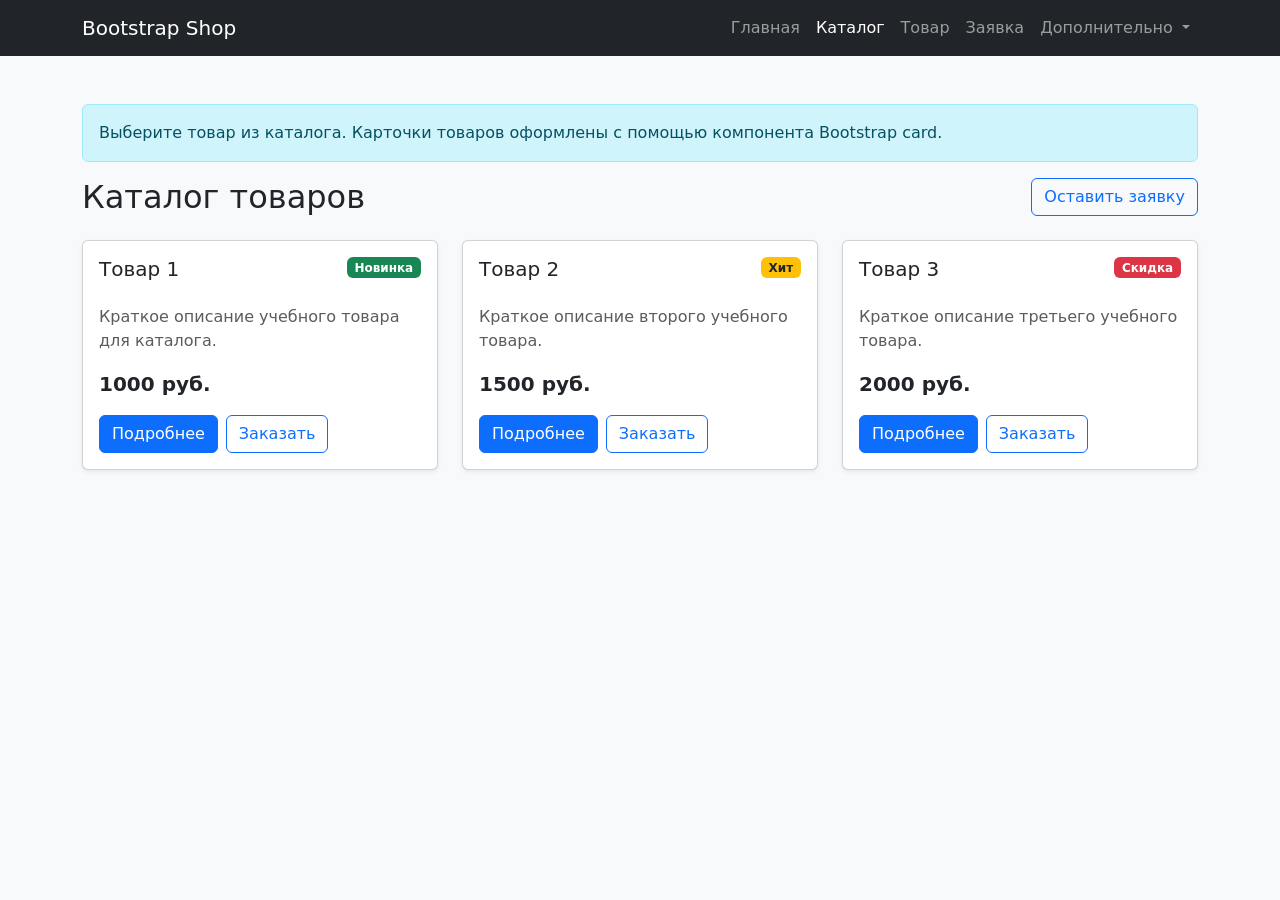
==== catalog.html @ 9a90d706 "feat: add Bootstrap components pages" ====
<!DOCTYPE html>
<html lang="ru">
<head>
  <meta charset="UTF-8">
  <meta name="viewport" content="width=device-width, initial-scale=1.0">

  <title>Каталог — Bootstrap Shop</title>

  <link
    href="https://cdn.jsdelivr.net/npm/bootstrap@5.3.8/dist/css/bootstrap.min.css"
    rel="stylesheet"
  >
  <link rel="stylesheet" href="css/custom.css">
</head>

<body class="bg-light">
  <nav class="navbar navbar-expand-lg navbar-dark bg-dark">
    <div class="container">
      <a class="navbar-brand" href="index.html">Bootstrap Shop</a>

      <button
        class="navbar-toggler"
        type="button"
        data-bs-toggle="collapse"
        data-bs-target="#mainNavbar"
        aria-controls="mainNavbar"
        aria-expanded="false"
        aria-label="Переключить навигацию"
      >
        <span class="navbar-toggler-icon"></span>
      </button>

      <div class="collapse navbar-collapse" id="mainNavbar">
        <ul class="navbar-nav ms-auto">
          <li class="nav-item">
            <a class="nav-link" href="index.html">Главная</a>
          </li>

          <li class="nav-item">
            <a
              class="nav-link active"
              aria-current="page"
              href="catalog.html"
            >
              Каталог
            </a>
          </li>

          <li class="nav-item">
            <a class="nav-link" href="product.html">Товар</a>
          </li>

          <li class="nav-item">
            <a class="nav-link" href="order.html">Заявка</a>
          </li>

          <li class="nav-item dropdown">
            <a
              class="nav-link dropdown-toggle"
              href="#"
              role="button"
              data-bs-toggle="dropdown"
              aria-expanded="false"
            >
              Дополнительно
            </a>

            <ul class="dropdown-menu">
              <li>
                <a class="dropdown-item" href="catalog.html">
                  Все товары
                </a>
              </li>
              <li>
                <a class="dropdown-item" href="order.html">
                  Оформить заявку
                </a>
              </li>
              <li>
                <a class="dropdown-item" href="index.html#popular">
                  Популярное
                </a>
              </li>
            </ul>
          </li>
        </ul>
      </div>
    </div>
  </nav>

  <main class="container my-5">
    <div class="alert alert-info" role="alert">
      Выберите товар из каталога. Карточки товаров оформлены
      с помощью компонента Bootstrap card.
    </div>

    <div class="d-flex justify-content-between align-items-center mb-4">
      <h1 class="h2 mb-0">Каталог товаров</h1>

      <a class="btn btn-outline-primary" href="order.html">
        Оставить заявку
      </a>
    </div>

    <div class="row g-4">
      <div class="col-12 col-md-6 col-lg-4">
        <div class="card h-100 shadow-sm">
          <div class="card-body d-flex flex-column">
            <div class="d-flex justify-content-between align-items-start mb-3">
              <h2 class="card-title h5">Товар 1</h2>
              <span class="badge bg-success">Новинка</span>
            </div>
            <p class="card-text text-muted">
              Краткое описание учебного товара для каталога.
            </p>
            <p class="fw-bold fs-5 mt-auto">1000 руб.</p>
            <div class="d-flex gap-2">
              <a class="btn btn-primary" href="product.html">Подробнее</a>
              <button class="btn btn-outline-primary" type="button" data-bs-toggle="modal" data-bs-target="#orderModal">
                Заказать
              </button>
            </div>
          </div>
        </div>
      </div>

      <div class="col-12 col-md-6 col-lg-4">
        <div class="card h-100 shadow-sm">
          <div class="card-body d-flex flex-column">
            <div class="d-flex justify-content-between align-items-start mb-3">
              <h2 class="card-title h5">Товар 2</h2>
              <span class="badge bg-warning text-dark">Хит</span>
            </div>
            <p class="card-text text-muted">
              Краткое описание второго учебного товара.
            </p>
            <p class="fw-bold fs-5 mt-auto">1500 руб.</p>
            <div class="d-flex gap-2">
              <a class="btn btn-primary" href="product.html">Подробнее</a>
              <button class="btn btn-outline-primary" type="button" data-bs-toggle="modal" data-bs-target="#orderModal">
                Заказать
              </button>
            </div>
          </div>
        </div>
      </div>

      <div class="col-12 col-md-6 col-lg-4">
        <div class="card h-100 shadow-sm">
          <div class="card-body d-flex flex-column">
            <div class="d-flex justify-content-between align-items-start mb-3">
              <h2 class="card-title h5">Товар 3</h2>
              <span class="badge bg-danger">Скидка</span>
            </div>
            <p class="card-text text-muted">
              Краткое описание третьего учебного товара.
            </p>
            <p class="fw-bold fs-5 mt-auto">2000 руб.</p>
            <div class="d-flex gap-2">
              <a class="btn btn-primary" href="product.html">Подробнее</a>
              <button class="btn btn-outline-primary" type="button" data-bs-toggle="modal" data-bs-target="#orderModal">
                Заказать
              </button>
            </div>
          </div>
        </div>
      </div>
    </div>
  </main>

  <div class="modal fade" id="orderModal" tabindex="-1" aria-labelledby="orderModalLabel" aria-hidden="true">
    <div class="modal-dialog">
      <div class="modal-content">
        <div class="modal-header">
          <h2 class="modal-title h5" id="orderModalLabel">Быстрая заявка</h2>
          <button type="button" class="btn-close" data-bs-dismiss="modal" aria-label="Закрыть"></button>
        </div>
        <div class="modal-body">
          <p class="text-muted">Оставьте контактные данные, и менеджер свяжется с вами.</p>
          <form>
            <div class="mb-3">
              <label for="modal-name" class="form-label">Имя</label>
              <input id="modal-name" type="text" class="form-control" required>
            </div>
            <div class="mb-3">
              <label for="modal-phone" class="form-label">Телефон</label>
              <input id="modal-phone" type="tel" class="form-control" required>
            </div>
            <div class="form-check mb-3">
              <input id="modal-agree" class="form-check-input" type="checkbox" required>
              <label class="form-check-label" for="modal-agree">Согласен на обработку данных</label>
            </div>
          </form>
        </div>
        <div class="modal-footer">
          <button type="button" class="btn btn-secondary" data-bs-dismiss="modal">Закрыть</button>
          <button type="button" class="btn btn-primary">Отправить</button>
        </div>
      </div>
    </div>
  </div>

  <script
    src="https://cdn.jsdelivr.net/npm/bootstrap@5.3.8/dist/js/bootstrap.bundle.min.js">
  </script>
</body>
</html>
---- css/custom.css ----
body {
  min-height: 100vh;
}

.placeholder-box {
  min-height: 240px;
}

.placeholder-image {
  min-height: 320px;
}

.card-img-top {
  height: 180px;
  object-fit: cover;
}
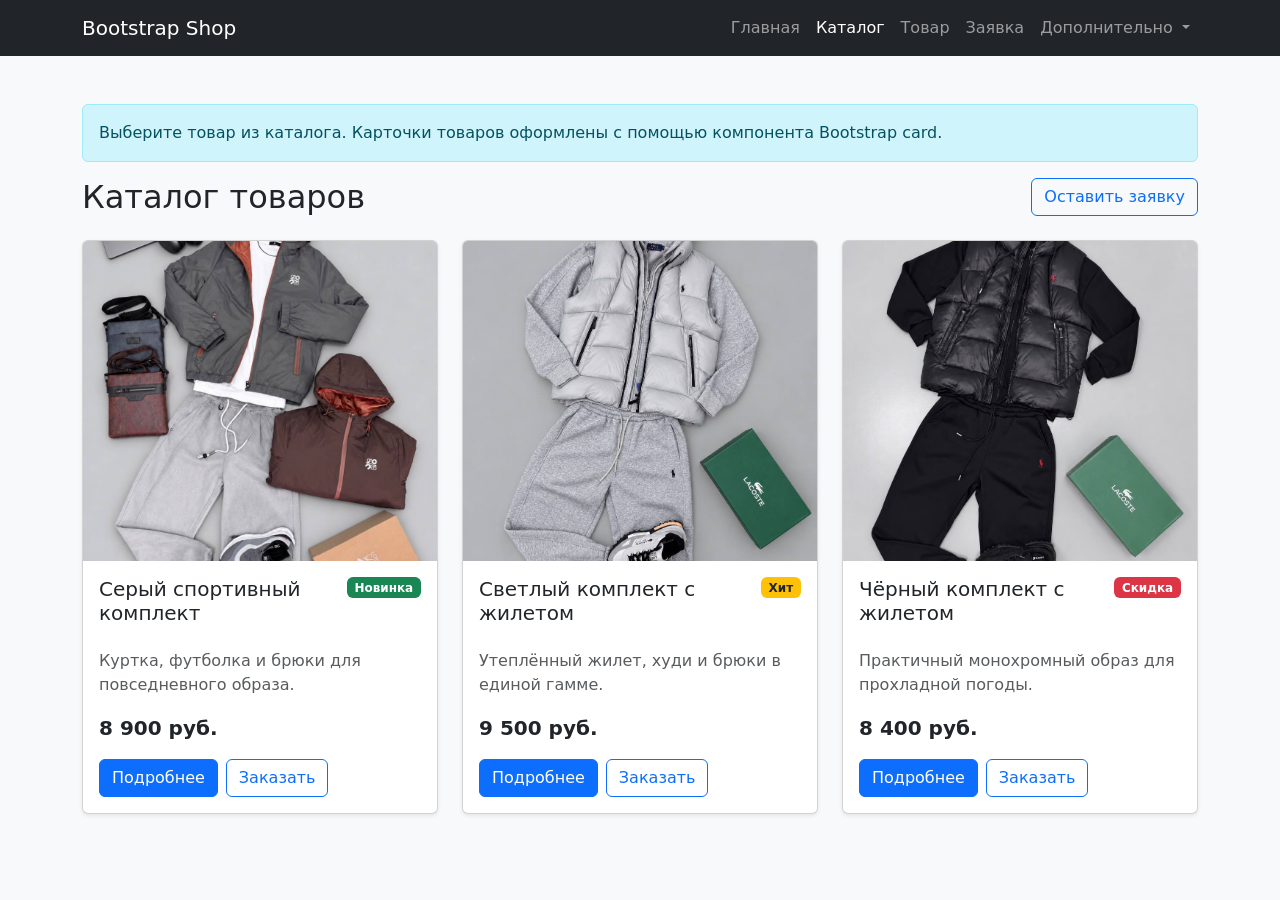
==== commit b4f9b4be: "feat: add real product photos" ====
--- a/catalog.html
+++ b/catalog.html
@@ -5,11 +5,13 @@
   <meta name="viewport" content="width=device-width, initial-scale=1.0">
 
   <title>Каталог — Bootstrap Shop</title>
-
-  <link
-    href="https://cdn.jsdelivr.net/npm/bootstrap@5.3.8/dist/css/bootstrap.min.css"
-    rel="stylesheet"
-  >
+  <meta property="og:type" content="website">
+  <meta property="og:title" content="Каталог — Bootstrap Shop">
+  <meta property="og:description" content="Готовые комплекты мужской одежды.">
+  <meta property="og:image" content="https://ashurvel-rgb.github.io/kr2-bootstrap-shop/images/preview.jpg">
+  <link rel="icon" href="images/favicon.svg" type="image/svg+xml">
+
+  <link rel="stylesheet" href="vendor/bootstrap/css/bootstrap.min.css">
   <link rel="stylesheet" href="css/custom.css">
 </head>
 
@@ -105,15 +107,16 @@
     <div class="row g-4">
       <div class="col-12 col-md-6 col-lg-4">
         <div class="card h-100 shadow-sm">
+          <img class="card-img-top" src="images/outfit-gray.jpg" alt="Серый спортивный комплект с курткой" loading="lazy">
           <div class="card-body d-flex flex-column">
             <div class="d-flex justify-content-between align-items-start mb-3">
-              <h2 class="card-title h5">Товар 1</h2>
+              <h2 class="card-title h5">Серый спортивный комплект</h2>
               <span class="badge bg-success">Новинка</span>
             </div>
             <p class="card-text text-muted">
-              Краткое описание учебного товара для каталога.
+              Куртка, футболка и брюки для повседневного образа.
             </p>
-            <p class="fw-bold fs-5 mt-auto">1000 руб.</p>
+            <p class="fw-bold fs-5 mt-auto">8 900 руб.</p>
             <div class="d-flex gap-2">
               <a class="btn btn-primary" href="product.html">Подробнее</a>
               <button class="btn btn-outline-primary" type="button" data-bs-toggle="modal" data-bs-target="#orderModal">
@@ -126,15 +129,16 @@
 
       <div class="col-12 col-md-6 col-lg-4">
         <div class="card h-100 shadow-sm">
+          <img class="card-img-top" src="images/outfit-light.jpg" alt="Светло-серый комплект с жилетом" loading="lazy">
           <div class="card-body d-flex flex-column">
             <div class="d-flex justify-content-between align-items-start mb-3">
-              <h2 class="card-title h5">Товар 2</h2>
+              <h2 class="card-title h5">Светлый комплект с жилетом</h2>
               <span class="badge bg-warning text-dark">Хит</span>
             </div>
             <p class="card-text text-muted">
-              Краткое описание второго учебного товара.
+              Утеплённый жилет, худи и брюки в единой гамме.
             </p>
-            <p class="fw-bold fs-5 mt-auto">1500 руб.</p>
+            <p class="fw-bold fs-5 mt-auto">9 500 руб.</p>
             <div class="d-flex gap-2">
               <a class="btn btn-primary" href="product.html">Подробнее</a>
               <button class="btn btn-outline-primary" type="button" data-bs-toggle="modal" data-bs-target="#orderModal">
@@ -147,15 +151,16 @@
 
       <div class="col-12 col-md-6 col-lg-4">
         <div class="card h-100 shadow-sm">
+          <img class="card-img-top" src="images/outfit-black.jpg" alt="Чёрный спортивный комплект с жилетом" loading="lazy">
           <div class="card-body d-flex flex-column">
             <div class="d-flex justify-content-between align-items-start mb-3">
-              <h2 class="card-title h5">Товар 3</h2>
+              <h2 class="card-title h5">Чёрный комплект с жилетом</h2>
               <span class="badge bg-danger">Скидка</span>
             </div>
             <p class="card-text text-muted">
-              Краткое описание третьего учебного товара.
+              Практичный монохромный образ для прохладной погоды.
             </p>
-            <p class="fw-bold fs-5 mt-auto">2000 руб.</p>
+            <p class="fw-bold fs-5 mt-auto">8 400 руб.</p>
             <div class="d-flex gap-2">
               <a class="btn btn-primary" href="product.html">Подробнее</a>
               <button class="btn btn-outline-primary" type="button" data-bs-toggle="modal" data-bs-target="#orderModal">
@@ -180,14 +185,14 @@
           <form>
             <div class="mb-3">
               <label for="modal-name" class="form-label">Имя</label>
-              <input id="modal-name" type="text" class="form-control" required>
+              <input id="modal-name" name="name" type="text" class="form-control" required>
             </div>
             <div class="mb-3">
               <label for="modal-phone" class="form-label">Телефон</label>
-              <input id="modal-phone" type="tel" class="form-control" required>
+              <input id="modal-phone" name="phone" type="tel" class="form-control" required>
             </div>
             <div class="form-check mb-3">
-              <input id="modal-agree" class="form-check-input" type="checkbox" required>
+              <input id="modal-agree" name="agreement" class="form-check-input" type="checkbox" required>
               <label class="form-check-label" for="modal-agree">Согласен на обработку данных</label>
             </div>
           </form>
@@ -200,8 +205,6 @@
     </div>
   </div>
 
-  <script
-    src="https://cdn.jsdelivr.net/npm/bootstrap@5.3.8/dist/js/bootstrap.bundle.min.js">
-  </script>
+  <script src="vendor/bootstrap/js/bootstrap.bundle.min.js"></script>
 </body>
 </html>
--- a/css/custom.css
+++ b/css/custom.css
@@ -11,6 +11,13 @@
 }
 
 .card-img-top {
-  height: 180px;
+  height: 320px;
   object-fit: cover;
 }
+
+.product-image {
+  display: block;
+  width: 100%;
+  max-height: 680px;
+  object-fit: cover;
+}
